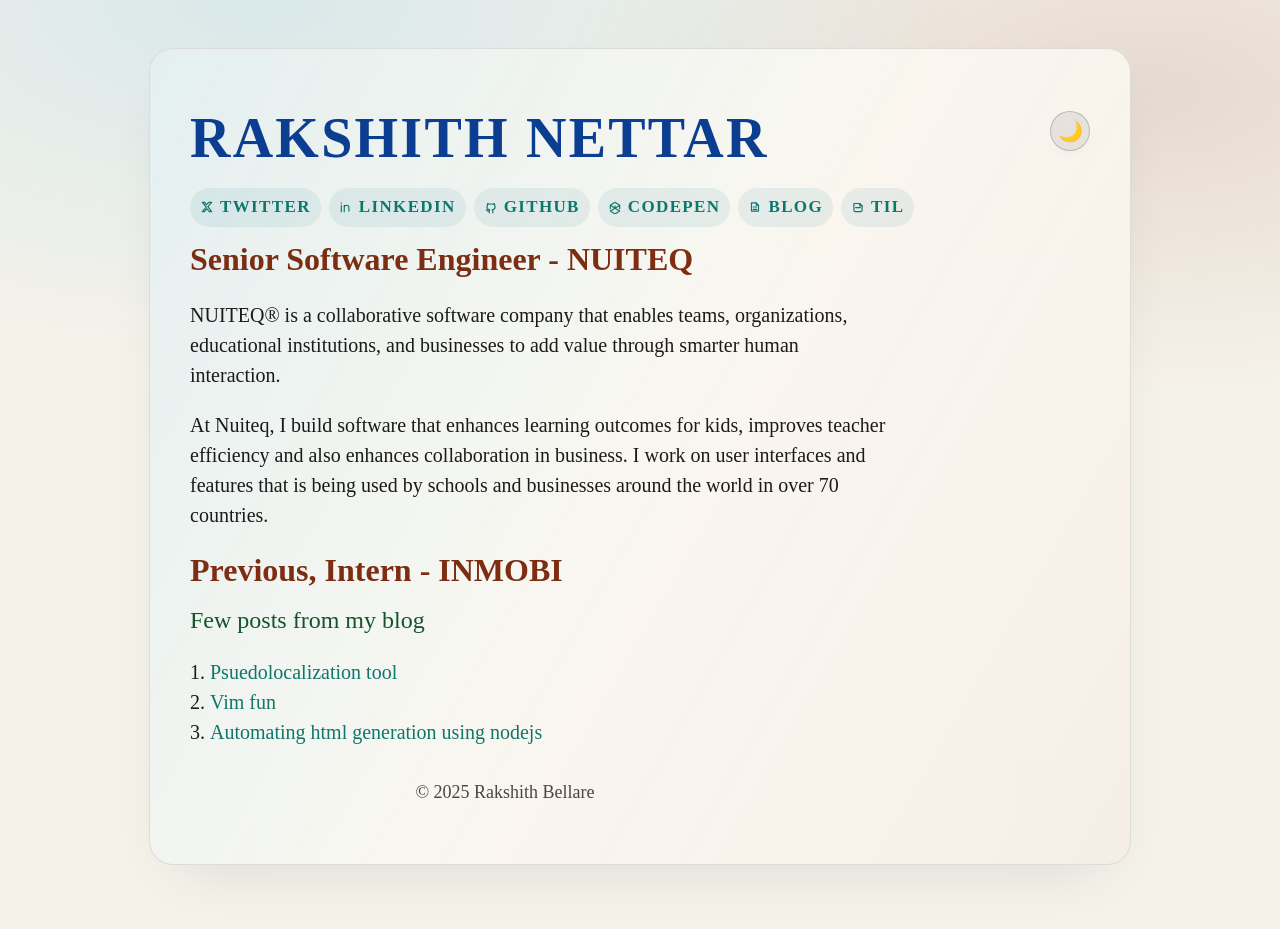
==== index.html @ ff8d5c0f "Code cleanup, crisp styling" ====
<!DOCTYPE html>
<html lang="en">
  <head>
    <meta charset="UTF-8">
    <title>RAKSHITH NETTAR</title>
    <meta name="viewport" content="width=device-width, initial-scale=0.86, maximum-scale=5.0, minimum-scale=0.86">
    <meta name="author" content="Rakshith Nettar">
    <meta name="description" content="Rakshith Nettar">
    <meta name="theme-color" content="#011627">
    <meta name="color-scheme" content="light dark">
    <meta property="og:type" content="website">
    <meta property="og:url" content="https://rakshithnettar.com/">
    <meta property="og:image" content="https://rakshithnettar.com/meta.jpg">
    <meta property="og:title" content="RAKSHITH NETTAR">
    <meta property="og:description" content="Rakshith Nettar's portfolio">
    <meta property="og:site_name" content="Rakshith Nettar's portfolio">
    <meta property="og:locale" content="en_US">
    <meta property="og:image:width" content="1536">
    <meta property="og:image:height" content="1024">
    <meta name="twitter:card" content="summary">
    <meta name="twitter:site" content="@rakshithbellare">
    <meta name="twitter:creator" content="@rakshithbellare">
    <meta name="twitter:url" content="https://rakshithnettar.com/">
    <meta name="twitter:title" content="Rakshith Nettar's portfolio">
    <meta name="twitter:description" content="Rakshith Nettar's work and projects">
    <meta name="twitter:image" content="https://rakshithnettar.com/meta.jpg">
    <link rel="canonical" href="https://rakshithnettar.com/">
    <link rel="icon" href="data:image/svg+xml,<svg xmlns=%22http://www.w3.org/2000/svg%22 viewBox=%220 0 100 100%22><text y=%22.9em%22 font-size=%2290%22>🐙</text></svg>">
    <script>
      (() => {
        const d = document.documentElement;
        const m = window.matchMedia ? window.matchMedia('(prefers-color-scheme: dark)').matches : false;
        let t;
        try {
          t = localStorage.getItem('theme');
        } catch (e) {}
        t = t || (m ? 'dark' : 'light');
        d.dataset.theme = t;
        d.style.colorScheme = t;
      })();
    </script>
    <style>
      :root {
        --bg: #f5f2ea;
        --fg: #1c1b1a;
        --panel: #fbf8f1;
        --accent: #0b3d91;
        --accent-2: #7c2d12;
        --accent-3: #14532d;
        --ring: #0ea5e9;
        --shadow: rgba(15, 23, 42, 0.14);
        --link-text-color: #0f766e;
        color-scheme: light dark;
      }
      :root[data-theme="light"] {
        color-scheme: light;
      }
      :root[data-theme="dark"] {
        --bg: #0b1120;
        --fg: #eef2ff;
        --panel: #0f172a;
        --accent: #93c5fd;
        --accent-2: #fcd34d;
        --accent-3: #6ee7b7;
        --ring: #38bdf8;
        --shadow: rgba(15, 23, 42, 0.6);
        --link-text-color: #a7f3d0;
        color-scheme: dark;
      }
      @media (prefers-color-scheme: dark) {
        :root:not([data-theme]) {
          --bg: #0b1120;
          --fg: #eef2ff;
          --panel: #0f172a;
          --accent: #93c5fd;
          --accent-2: #fcd34d;
          --accent-3: #6ee7b7;
          --ring: #38bdf8;
          --shadow: rgba(15, 23, 42, 0.6);
          --link-text-color: #a7f3d0;
        }
      }
      html {
        font-size: 100%;
        background-color: var(--bg);
        color: var(--fg);
        min-height: 100%;
      }
      body {
        box-sizing: border-box;
        margin: 0;
        line-height: 1.5;
        scroll-behavior: smooth;
        font-family: "Iowan Old Style", "Palatino Linotype", "Palatino", "Book Antiqua", serif;
        font-size: clamp(1rem, 2.5vw, 1.25rem);
        min-height: 100svh;
        background:
          radial-gradient(1200px 600px at 20% 0%, rgba(14, 165, 233, 0.12), transparent 60%),
          radial-gradient(1000px 500px at 90% 10%, rgba(124, 45, 18, 0.12), transparent 60%),
          var(--bg);
        display: grid;
        place-items: center;
        padding: 48px 20px 64px;
      }
      h1 {
        font-size: clamp(2rem, 5vw, 3.5rem);
        font-weight: 700;
        line-height: 1.2;
        margin: 0;
        margin-top: 1rem;
        color: var(--accent);
        letter-spacing: 0.04em;
      }
      h3 {
        font-size: clamp(1.25rem, 3vw, 2rem);
        font-weight: 600;
        line-height: 1.3;
        margin: 0.75rem 0;
        color: var(--accent-2);
      }
      h4 {
        font-size: clamp(1.125rem, 2.5vw, 1.5rem);
        font-weight: 500;
        line-height: 1.4;
        margin: 0.5rem 0;
        color: var(--accent-3);
      }
      a {
        color: var(--link-text-color);
        text-decoration: none;
        border-bottom: 1px solid transparent;
        transition: border-color 160ms ease, color 160ms ease, transform 160ms ease;
      }
      a:hover,
      a:focus-visible {
        border-color: currentColor;
      }
      .panel {
        background: var(--panel);
        border-radius: 24px;
        padding: clamp(20px, 4vw, 40px);
        box-shadow: 0 24px 60px -30px var(--shadow);
        border: 1px solid rgba(15, 23, 42, 0.12);
        position: relative;
        overflow: hidden;
        width: min(90ch, 100%);
      }
      .panel::before {
        content: "";
        position: absolute;
        inset: 0;
        background:
          linear-gradient(120deg, rgba(14, 165, 233, 0.16), transparent 55%),
          linear-gradient(300deg, rgba(124, 45, 18, 0.08), transparent 55%);
        opacity: 0.6;
        pointer-events: none;
      }
      .panel > * {
        position: relative;
      }
      .headline {
        display: flex;
        justify-content: space-between;
        align-items: center;
        gap: 16px;
        flex-wrap: wrap;
        margin-bottom: 1rem;
      }
      ul {
        list-style: none;
        margin: 0;
        padding: 0;
        display: flex;
        gap: 8px;
        flex-wrap: wrap;
        font-weight: 600;
        text-transform: uppercase;
        letter-spacing: 0.08em;
        font-size: 0.85em;
      }
      ul li a {
        padding: 6px 10px;
        border-radius: 999px;
        background: rgba(14, 116, 144, 0.08);
        display: inline-flex;
        align-items: center;
        gap: 6px;
      }
      .icon {
        width: 14px;
        height: 14px;
        stroke: currentColor;
        fill: none;
        stroke-width: 2;
        stroke-linecap: round;
        stroke-linejoin: round;
      }
      ol {
        padding-left: 20px;
      }
      p {
        max-width: 70ch;
      }
      button {
        -webkit-appearance: none;
        font-size: 20px;
        width: 40px;
        height: 40px;
        border: 1px solid rgba(15, 23, 42, 0.2);
        border-radius: 999px;
        background: rgba(15, 23, 42, 0.08);
        cursor: pointer;
        box-shadow: 0 8px 20px -12px var(--shadow);
        transition: transform 160ms ease, box-shadow 160ms ease, border-color 160ms ease;
      }
      button:hover,
      button:focus-visible {
        transform: translateY(-1px);
        border-color: var(--ring);
        box-shadow: 0 12px 26px -12px var(--shadow);
      }
      footer {
        margin-top: 32px;
        font-size: 0.9em;
        opacity: 0.8;
        text-align: center;
      }
      .reveal {
        animation: fadeUp 600ms ease both;
      }
      .reveal:nth-of-type(2) {
        animation-delay: 80ms;
      }
      .reveal:nth-of-type(3) {
        animation-delay: 140ms;
      }
      .reveal:nth-of-type(4) {
        animation-delay: 200ms;
      }
      @keyframes fadeUp {
        from {
          opacity: 0;
          transform: translateY(12px);
        }
        to {
          opacity: 1;
          transform: translateY(0);
        }
      }
      @media (prefers-reduced-motion: reduce) {
        .reveal {
          animation: none;
        }
        button,
        a {
          transition: none;
        }
      }
    </style>
  </head>
  <body>
    <main class="panel">
      <div class="headline reveal">
        <h1>RAKSHITH NETTAR</h1>
        <button id="theme-toggle" class="toggle" aria-label="Toggle dark mode" aria-pressed="false">🌙</button>
      </div>
      <ul class="reveal">
        <li>
          <a rel="noopener noreferrer" target="_blank" href="https://twitter.com/rakshithbellare">
            <svg class="icon" viewBox="0 0 24 24" aria-hidden="true"><path d="M4 4h4l3 4 4-4h5l-6.5 7.5L20 20h-4l-4-5-4.5 5H4l6.8-7.9z"/></svg>
            Twitter
          </a>
        </li>
        <li>
          <a rel="noopener noreferrer" target="_blank" href="https://linkedin.com/in/rakshithbellare/">
            <svg class="icon" viewBox="0 0 24 24" aria-hidden="true"><path d="M4 9v11M4 5v.5M9 9v11M9 13c0-2.2 1.8-4 4-4s4 1.8 4 4v6"/></svg>
            Linkedin
          </a>
        </li>
        <li>
          <a rel="noopener noreferrer" target="_blank" href="https://github.com/RakshithNM">
            <svg class="icon" viewBox="0 0 24 24" aria-hidden="true"><path d="M9 19c-3 1-3-2-5-2M9 22v-3.2c0-1 .4-1.6 1-2-3.3-.4-5-1.9-5-4.6 0-1.1.4-2.1 1.1-3-.1-.3-.5-1.4.1-2.9 0 0 .9-.3 3 1 1.8-.5 3.9-.5 5.7 0 2.1-1.3 3-1 3-1 .6 1.5.2 2.6.1 2.9.7.9 1.1 1.9 1.1 3 0 2.7-1.7 4.2-5 4.6.6.5 1 1.2 1 2V22"/></svg>
            Github
          </a>
        </li>
        <li>
          <a rel="noopener noreferrer" target="_blank" href="https://codepen.io/RakshithNM">
            <svg class="icon" viewBox="0 0 24 24" aria-hidden="true"><path d="M12 4l8 5-8 5-8-5z"/><path d="M12 14l8 5-8 5-8-5z"/><path d="M4 9v6m16-6v6m-8-5v4"/></svg>
            Codepen
          </a>
        </li>
        <li>
          <a rel="noopener noreferrer" target="_blank" href="https://blog.rakshithnettar.com/">
            <svg class="icon" viewBox="0 0 24 24" aria-hidden="true"><path d="M6 5h8l4 4v10H6z"/><path d="M14 5v4h4"/><path d="M9 12h6M9 16h6"/></svg>
            Blog
          </a>
        </li>
        <li>
          <a rel="noopener noreferrer" target="_blank" href="https://til.rakshithnettar.com/">
            <svg class="icon" viewBox="0 0 24 24" aria-hidden="true"><path d="M5 6h10l4 4v8a2 2 0 0 1-2 2H7a2 2 0 0 1-2-2z"/><path d="M15 6v4h4"/><path d="M8 13h8"/></svg>
            TIL
          </a>
        </li>
      </ul>
      <h3 class="reveal">Senior Software Engineer - NUITEQ</h3>
      <p>NUITEQ® is a collaborative software company that enables teams, organizations, educational institutions, and businesses to add value through smarter human interaction.</p>
      <p>At Nuiteq, I build software that enhances learning outcomes for kids, improves teacher efficiency and also enhances collaboration in business. I work on user interfaces and features that is being used by schools and businesses around the world in over 70 countries.</p>
      <h3 class="reveal">Previous, Intern - INMOBI</h3>
      <h4 class="reveal">Few posts from my blog</h4>
      <ol>
        <li><a rel="noopener noreferrer" target="_blank" href="https://blog.rakshithnettar.com/psuedo-localization-tool/">Psuedolocalization tool</a></li>
        <li><a rel="noopener noreferrer" target="_blank" href="https://blog.rakshithnettar.com/vim-fun/">Vim fun</a></li>
        <li><a rel="noopener noreferrer" target="_blank" href="https://blog.rakshithnettar.com/automating-html-generation-using-nodejs/">Automating html generation using nodejs</a></li>
      </ol>
      <footer>
        <p>© 2025 Rakshith Bellare</p>
      </footer>
    </main>
    <script>
      (() => {
        const d = document.documentElement;
        const b = document.getElementById('theme-toggle');
        const m = window.matchMedia ? window.matchMedia('(prefers-color-scheme: dark)').matches : false;
        const get = () => {
          let t;
          try {
            t = localStorage.getItem('theme');
          } catch (e) {}
          return t || (m ? 'dark' : 'light');
        };
        const set = (t) => {
          d.dataset.theme = t;
          d.style.colorScheme = t;
          try {
            localStorage.setItem('theme', t);
          } catch (e) {}
          const isDark = t === 'dark';
          b.setAttribute('aria-pressed', String(isDark));
          b.textContent = isDark ? '☀️' : '🌙';
        };
        set(get());
        b.addEventListener('click', () => {
          set(d.dataset.theme === 'dark' ? 'light' : 'dark');
        });
      })();
    </script>
  </body>
</html>
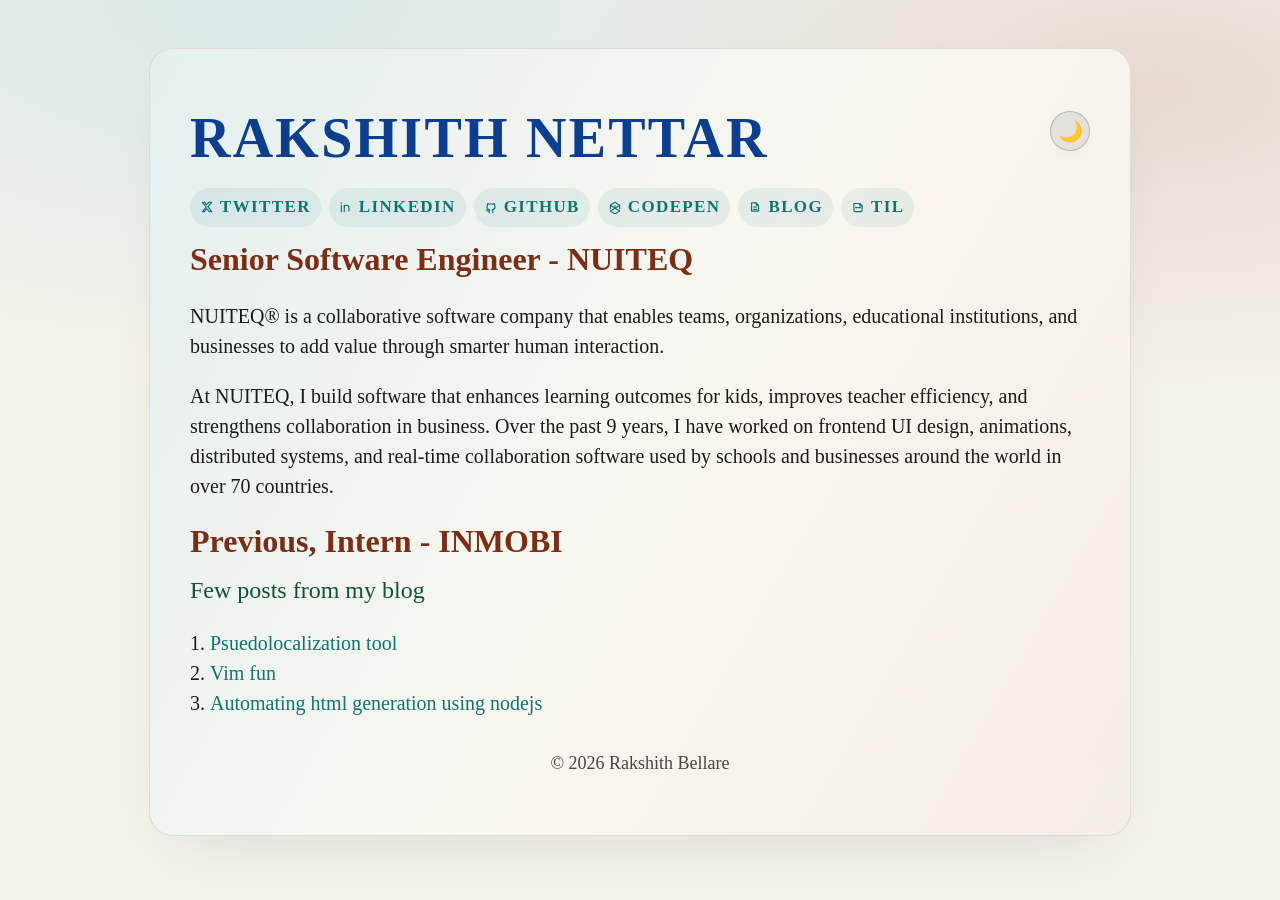
==== commit db29783f: "Content update" ====
--- a/index.html
+++ b/index.html
@@ -25,7 +25,7 @@
     <meta name="twitter:description" content="Rakshith Nettar's work and projects">
     <meta name="twitter:image" content="https://rakshithnettar.com/meta.jpg">
     <link rel="canonical" href="https://rakshithnettar.com/">
-    <link rel="icon" href="data:image/svg+xml,<svg xmlns=%22http://www.w3.org/2000/svg%22 viewBox=%220 0 100 100%22><text y=%22.9em%22 font-size=%2290%22>🐙</text></svg>">
+    <link rel="icon" type="image/svg+xml" href="favicon.svg">
     <script>
       (() => {
         const d = document.documentElement;
@@ -198,9 +198,6 @@
       ol {
         padding-left: 20px;
       }
-      p {
-        max-width: 70ch;
-      }
       button {
         -webkit-appearance: none;
         font-size: 20px;
@@ -304,7 +301,7 @@
       </ul>
       <h3 class="reveal">Senior Software Engineer - NUITEQ</h3>
       <p>NUITEQ® is a collaborative software company that enables teams, organizations, educational institutions, and businesses to add value through smarter human interaction.</p>
-      <p>At Nuiteq, I build software that enhances learning outcomes for kids, improves teacher efficiency and also enhances collaboration in business. I work on user interfaces and features that is being used by schools and businesses around the world in over 70 countries.</p>
+      <p>At NUITEQ, I build software that enhances learning outcomes for kids, improves teacher efficiency, and strengthens collaboration in business. Over the past 9 years, I have worked on frontend UI design, animations, distributed systems, and real-time collaboration software used by schools and businesses around the world in over 70 countries.</p>
       <h3 class="reveal">Previous, Intern - INMOBI</h3>
       <h4 class="reveal">Few posts from my blog</h4>
       <ol>
@@ -313,13 +310,14 @@
         <li><a rel="noopener noreferrer" target="_blank" href="https://blog.rakshithnettar.com/automating-html-generation-using-nodejs/">Automating html generation using nodejs</a></li>
       </ol>
       <footer>
-        <p>© 2025 Rakshith Bellare</p>
+        <p>© <span id="footer-year"></span> Rakshith Bellare</p>
       </footer>
     </main>
     <script>
       (() => {
         const d = document.documentElement;
         const b = document.getElementById('theme-toggle');
+        const y = document.getElementById('footer-year');
         const m = window.matchMedia ? window.matchMedia('(prefers-color-scheme: dark)').matches : false;
         const get = () => {
           let t;
@@ -339,6 +337,7 @@
           b.textContent = isDark ? '☀️' : '🌙';
         };
         set(get());
+        if (y) y.textContent = String(new Date().getFullYear());
         b.addEventListener('click', () => {
           set(d.dataset.theme === 'dark' ? 'light' : 'dark');
         });
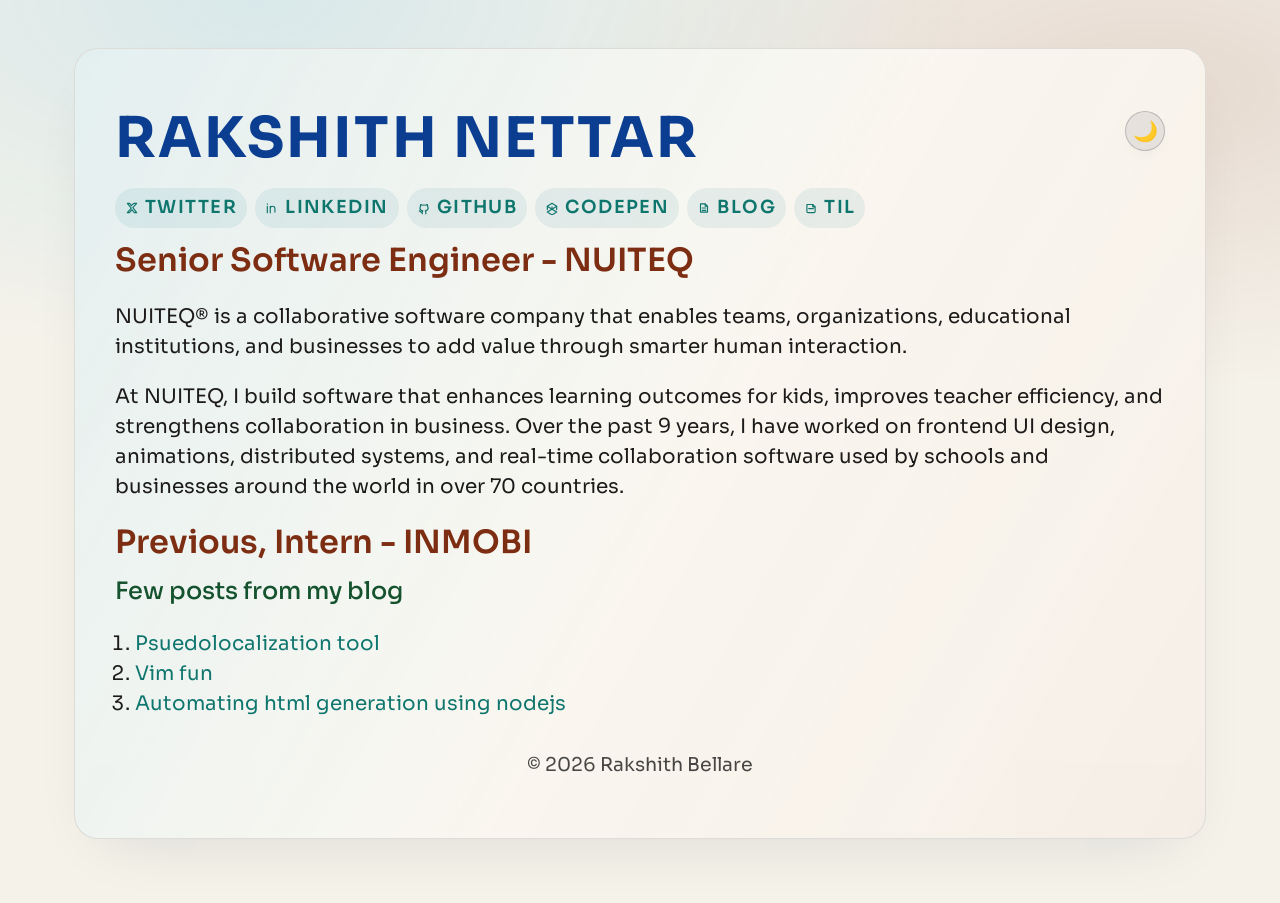
==== commit 0bec992f: "Font styling fixes" ====
--- a/index.html
+++ b/index.html
@@ -3,7 +3,7 @@
   <head>
     <meta charset="UTF-8">
     <title>RAKSHITH NETTAR</title>
-    <meta name="viewport" content="width=device-width, initial-scale=0.86, maximum-scale=5.0, minimum-scale=0.86">
+    <meta name="viewport" content="width=device-width, initial-scale=1">
     <meta name="author" content="Rakshith Nettar">
     <meta name="description" content="Rakshith Nettar">
     <meta name="theme-color" content="#011627">
@@ -26,6 +26,8 @@
     <meta name="twitter:image" content="https://rakshithnettar.com/meta.jpg">
     <link rel="canonical" href="https://rakshithnettar.com/">
     <link rel="icon" type="image/svg+xml" href="favicon.svg">
+    <link rel="preconnect" href="https://fonts.bunny.net/">
+    <link href="https://fonts.bunny.net/css?family=sora:300,400,500,600,700" rel="stylesheet">
     <script>
       (() => {
         const d = document.documentElement;
@@ -50,6 +52,8 @@
         --ring: #0ea5e9;
         --shadow: rgba(15, 23, 42, 0.14);
         --link-text-color: #0f766e;
+        --content-font: "Sora", "Helvetica Neue", sans-serif;
+        --display-font: "Sora", "Helvetica Neue", sans-serif;
         color-scheme: light dark;
       }
       :root[data-theme="light"] {
@@ -91,7 +95,7 @@
         margin: 0;
         line-height: 1.5;
         scroll-behavior: smooth;
-        font-family: "Iowan Old Style", "Palatino Linotype", "Palatino", "Book Antiqua", serif;
+        font-family: var(--content-font);
         font-size: clamp(1rem, 2.5vw, 1.25rem);
         min-height: 100svh;
         background:
@@ -103,6 +107,7 @@
         padding: 48px 20px 64px;
       }
       h1 {
+        font-family: var(--display-font);
         font-size: clamp(2rem, 5vw, 3.5rem);
         font-weight: 700;
         line-height: 1.2;
@@ -112,6 +117,7 @@
         letter-spacing: 0.04em;
       }
       h3 {
+        font-family: var(--display-font);
         font-size: clamp(1.25rem, 3vw, 2rem);
         font-weight: 600;
         line-height: 1.3;
@@ -119,6 +125,7 @@
         color: var(--accent-2);
       }
       h4 {
+        font-family: var(--display-font);
         font-size: clamp(1.125rem, 2.5vw, 1.5rem);
         font-weight: 500;
         line-height: 1.4;
@@ -143,7 +150,7 @@
         border: 1px solid rgba(15, 23, 42, 0.12);
         position: relative;
         overflow: hidden;
-        width: min(90ch, 100%);
+        width: min(70ch, 100%);
       }
       .panel::before {
         content: "";
@@ -176,7 +183,7 @@
         font-weight: 600;
         text-transform: uppercase;
         letter-spacing: 0.08em;
-        font-size: 0.85em;
+        font-size: 0.9em;
       }
       ul li a {
         padding: 6px 10px;
@@ -218,9 +225,18 @@
       }
       footer {
         margin-top: 32px;
-        font-size: 0.9em;
+        font-size: 0.95em;
         opacity: 0.8;
         text-align: center;
+      }
+      @media (max-width: 640px) {
+        ul {
+          font-size: 0.95em;
+          letter-spacing: 0.06em;
+        }
+        footer {
+          font-size: 1em;
+        }
       }
       .reveal {
         animation: fadeUp 600ms ease both;
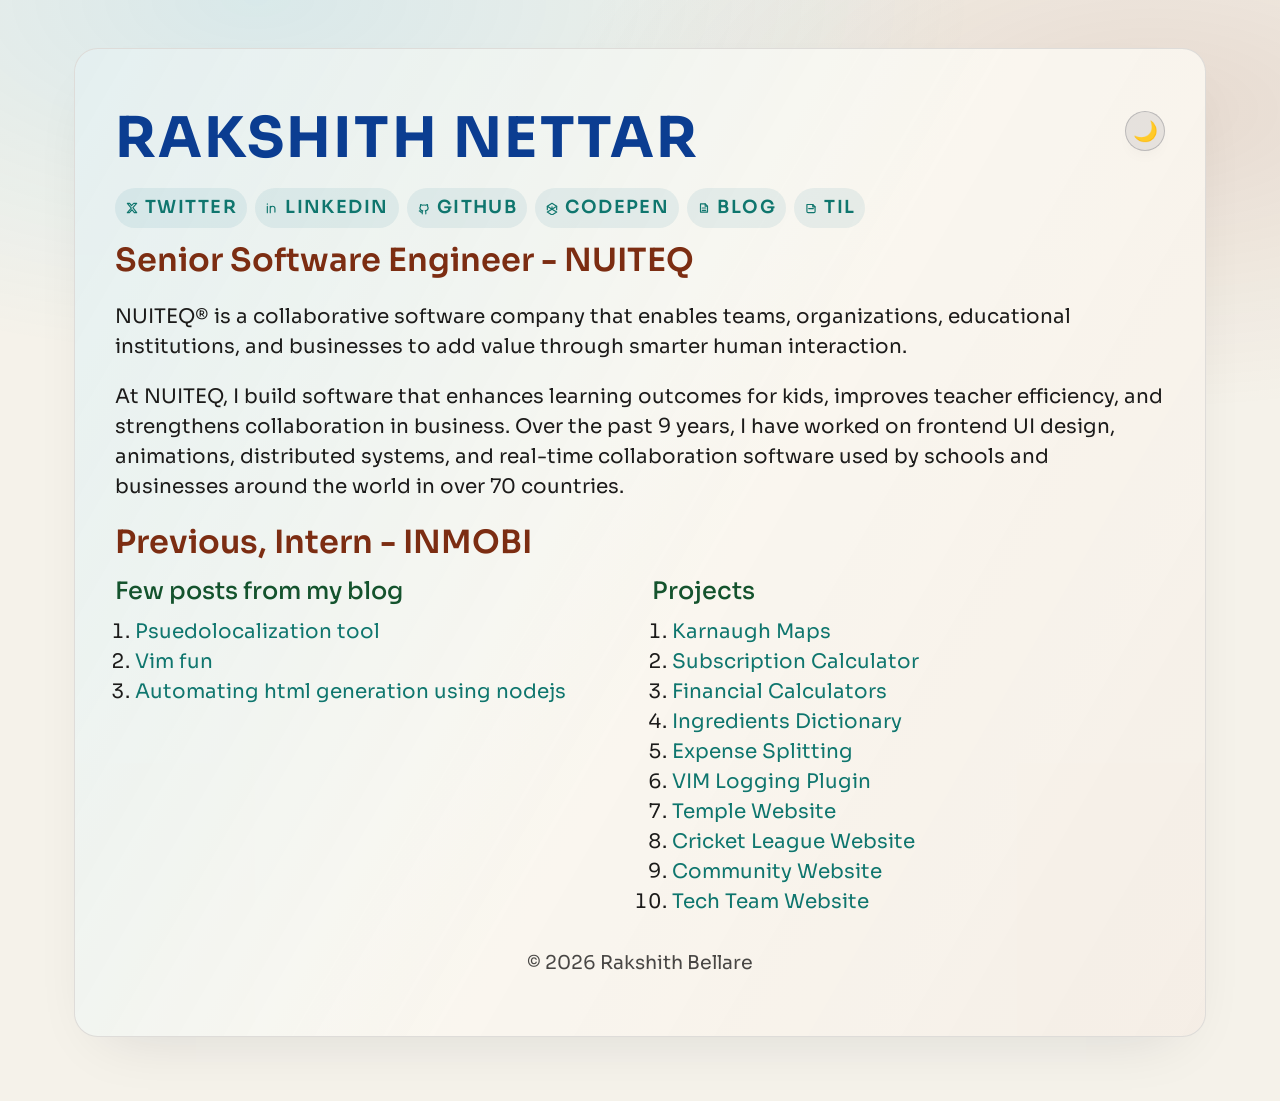
==== commit 65d60ec1: "Added projects" ====
--- a/index.html
+++ b/index.html
@@ -205,6 +205,19 @@
       ol {
         padding-left: 20px;
       }
+      .content-columns {
+        display: grid;
+        gap: 24px;
+      }
+      .content-columns section {
+        min-width: 0;
+      }
+      .content-columns h4 {
+        margin-top: 0;
+      }
+      .content-columns ol {
+        margin: 0;
+      }
       button {
         -webkit-appearance: none;
         font-size: 20px;
@@ -238,6 +251,12 @@
           font-size: 1em;
         }
       }
+      @media (min-width: 860px) {
+        .content-columns {
+          grid-template-columns: repeat(2, minmax(0, 1fr));
+          align-items: start;
+        }
+      }
       .reveal {
         animation: fadeUp 600ms ease both;
       }
@@ -319,12 +338,31 @@
       <p>NUITEQ® is a collaborative software company that enables teams, organizations, educational institutions, and businesses to add value through smarter human interaction.</p>
       <p>At NUITEQ, I build software that enhances learning outcomes for kids, improves teacher efficiency, and strengthens collaboration in business. Over the past 9 years, I have worked on frontend UI design, animations, distributed systems, and real-time collaboration software used by schools and businesses around the world in over 70 countries.</p>
       <h3 class="reveal">Previous, Intern - INMOBI</h3>
-      <h4 class="reveal">Few posts from my blog</h4>
-      <ol>
-        <li><a rel="noopener noreferrer" target="_blank" href="https://blog.rakshithnettar.com/psuedo-localization-tool/">Psuedolocalization tool</a></li>
-        <li><a rel="noopener noreferrer" target="_blank" href="https://blog.rakshithnettar.com/vim-fun/">Vim fun</a></li>
-        <li><a rel="noopener noreferrer" target="_blank" href="https://blog.rakshithnettar.com/automating-html-generation-using-nodejs/">Automating html generation using nodejs</a></li>
-      </ol>
+      <div class="content-columns">
+        <section>
+          <h4 class="reveal">Few posts from my blog</h4>
+          <ol>
+            <li><a rel="noopener noreferrer" target="_blank" href="https://blog.rakshithnettar.com/psuedo-localization-tool/">Psuedolocalization tool</a></li>
+            <li><a rel="noopener noreferrer" target="_blank" href="https://blog.rakshithnettar.com/vim-fun/">Vim fun</a></li>
+            <li><a rel="noopener noreferrer" target="_blank" href="https://blog.rakshithnettar.com/automating-html-generation-using-nodejs/">Automating html generation using nodejs</a></li>
+          </ol>
+        </section>
+        <section>
+          <h4 class="reveal">Projects</h4>
+          <ol>
+            <li><a rel="noopener noreferrer" target="_blank" href="https://karnaughmaps.rakshithnettar.com">Karnaugh Maps</a></li>
+            <li><a rel="noopener noreferrer" target="_blank" href="https://subcalc.rakshithnettar.com">Subscription Calculator</a></li>
+            <li><a rel="noopener noreferrer" target="_blank" href="https://calculators.rakshithnettar.com">Financial Calculators</a></li>
+            <li><a rel="noopener noreferrer" target="_blank" href="https://ingredientsdictionary.rakshithnettar.com/">Ingredients Dictionary</a></li>
+            <li><a rel="noopener noreferrer" target="_blank" href="https://splitclever.rakshithnettar.com/">Expense Splitting</a></li>
+            <li><a rel="noopener noreferrer" target="_blank" href="https://github.com/RakshithNM/logdebug.nvim">VIM Logging Plugin</a></li>
+            <li><a rel="noopener noreferrer" target="_blank" href="https://pernekshetra.com/">Temple Website</a></li>
+            <li><a rel="noopener noreferrer" target="_blank" href="https://ganigapremierleague.com/">Cricket League Website</a></li>
+            <li><a rel="noopener noreferrer" target="_blank" href="https://ganigasanghadk.com/">Community Website</a></li>
+            <li><a rel="noopener noreferrer" target="_blank" href="https://arivugg.com/">Tech Team Website</a></li>
+          </ol>
+        </section>
+      </div>
       <footer>
         <p>© <span id="footer-year"></span> Rakshith Bellare</p>
       </footer>
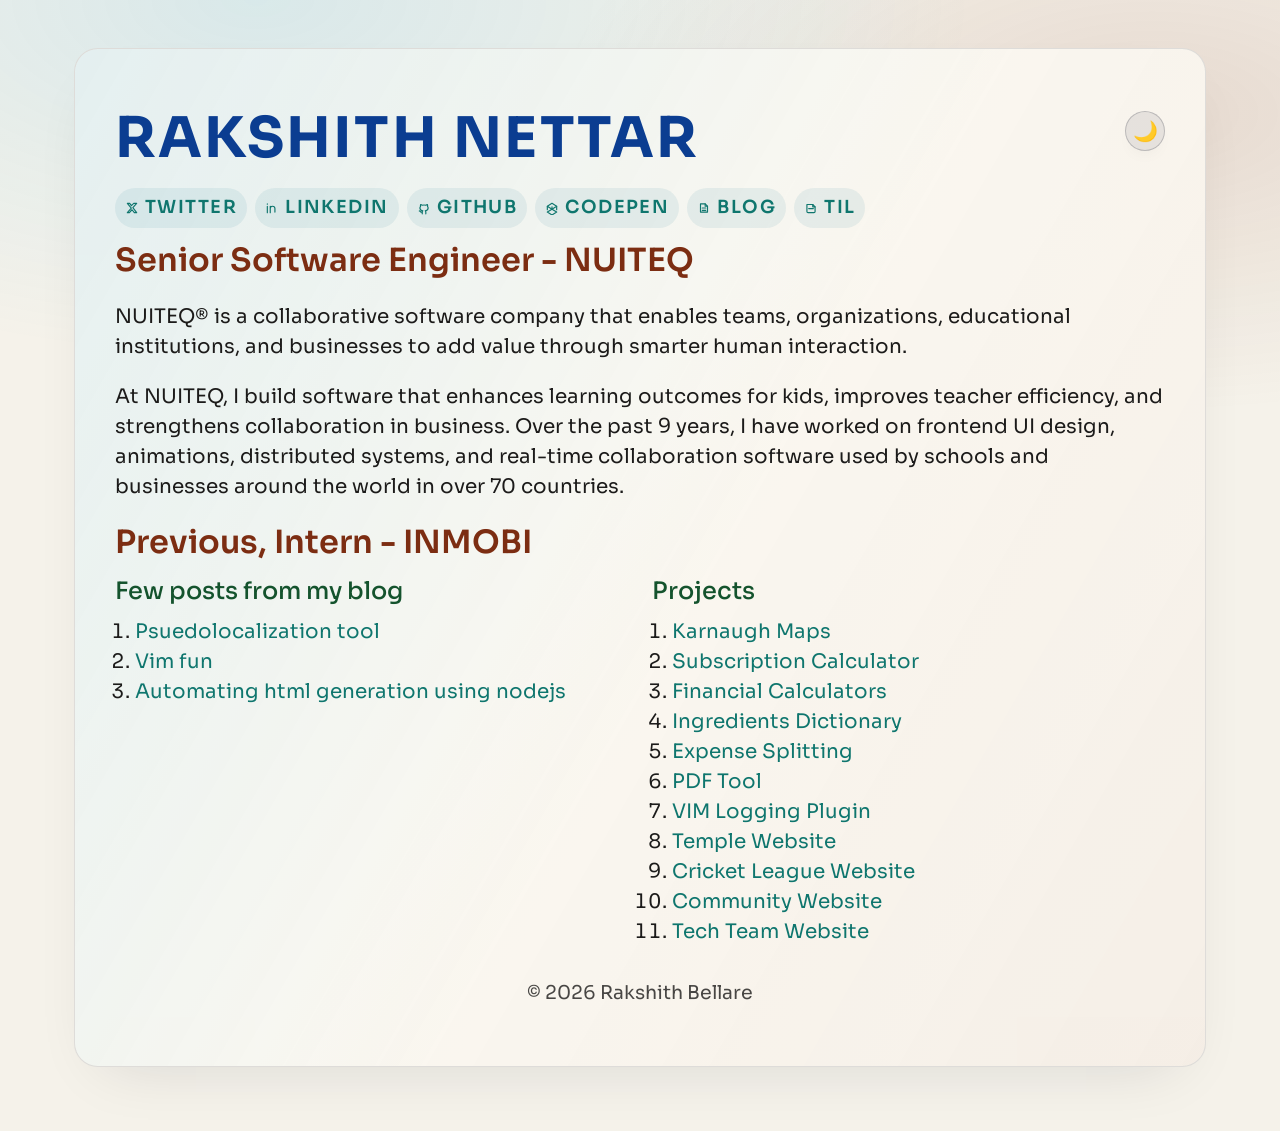
==== commit d77e567a: "Added pdf tool" ====
--- a/index.html
+++ b/index.html
@@ -298,37 +298,37 @@
       </div>
       <ul class="reveal">
         <li>
-          <a rel="noopener noreferrer" target="_blank" href="https://twitter.com/rakshithbellare">
+          <a rel="noopener noreferrer" target="_blank" href="https://twitter.com/rakshithbellare" data-webmcp-group="profiles" data-webmcp-name="twitter">
             <svg class="icon" viewBox="0 0 24 24" aria-hidden="true"><path d="M4 4h4l3 4 4-4h5l-6.5 7.5L20 20h-4l-4-5-4.5 5H4l6.8-7.9z"/></svg>
             Twitter
           </a>
         </li>
         <li>
-          <a rel="noopener noreferrer" target="_blank" href="https://linkedin.com/in/rakshithbellare/">
+          <a rel="noopener noreferrer" target="_blank" href="https://linkedin.com/in/rakshithbellare/" data-webmcp-group="profiles" data-webmcp-name="linkedin">
             <svg class="icon" viewBox="0 0 24 24" aria-hidden="true"><path d="M4 9v11M4 5v.5M9 9v11M9 13c0-2.2 1.8-4 4-4s4 1.8 4 4v6"/></svg>
             Linkedin
           </a>
         </li>
         <li>
-          <a rel="noopener noreferrer" target="_blank" href="https://github.com/RakshithNM">
+          <a rel="noopener noreferrer" target="_blank" href="https://github.com/RakshithNM" data-webmcp-group="profiles" data-webmcp-name="github">
             <svg class="icon" viewBox="0 0 24 24" aria-hidden="true"><path d="M9 19c-3 1-3-2-5-2M9 22v-3.2c0-1 .4-1.6 1-2-3.3-.4-5-1.9-5-4.6 0-1.1.4-2.1 1.1-3-.1-.3-.5-1.4.1-2.9 0 0 .9-.3 3 1 1.8-.5 3.9-.5 5.7 0 2.1-1.3 3-1 3-1 .6 1.5.2 2.6.1 2.9.7.9 1.1 1.9 1.1 3 0 2.7-1.7 4.2-5 4.6.6.5 1 1.2 1 2V22"/></svg>
             Github
           </a>
         </li>
         <li>
-          <a rel="noopener noreferrer" target="_blank" href="https://codepen.io/RakshithNM">
+          <a rel="noopener noreferrer" target="_blank" href="https://codepen.io/RakshithNM" data-webmcp-group="profiles" data-webmcp-name="codepen">
             <svg class="icon" viewBox="0 0 24 24" aria-hidden="true"><path d="M12 4l8 5-8 5-8-5z"/><path d="M12 14l8 5-8 5-8-5z"/><path d="M4 9v6m16-6v6m-8-5v4"/></svg>
             Codepen
           </a>
         </li>
         <li>
-          <a rel="noopener noreferrer" target="_blank" href="https://blog.rakshithnettar.com/">
+          <a rel="noopener noreferrer" target="_blank" href="https://blog.rakshithnettar.com/" data-webmcp-group="profiles" data-webmcp-name="blog">
             <svg class="icon" viewBox="0 0 24 24" aria-hidden="true"><path d="M6 5h8l4 4v10H6z"/><path d="M14 5v4h4"/><path d="M9 12h6M9 16h6"/></svg>
             Blog
           </a>
         </li>
         <li>
-          <a rel="noopener noreferrer" target="_blank" href="https://til.rakshithnettar.com/">
+          <a rel="noopener noreferrer" target="_blank" href="https://til.rakshithnettar.com/" data-webmcp-group="profiles" data-webmcp-name="til">
             <svg class="icon" viewBox="0 0 24 24" aria-hidden="true"><path d="M5 6h10l4 4v8a2 2 0 0 1-2 2H7a2 2 0 0 1-2-2z"/><path d="M15 6v4h4"/><path d="M8 13h8"/></svg>
             TIL
           </a>
@@ -342,24 +342,25 @@
         <section>
           <h4 class="reveal">Few posts from my blog</h4>
           <ol>
-            <li><a rel="noopener noreferrer" target="_blank" href="https://blog.rakshithnettar.com/psuedo-localization-tool/">Psuedolocalization tool</a></li>
-            <li><a rel="noopener noreferrer" target="_blank" href="https://blog.rakshithnettar.com/vim-fun/">Vim fun</a></li>
-            <li><a rel="noopener noreferrer" target="_blank" href="https://blog.rakshithnettar.com/automating-html-generation-using-nodejs/">Automating html generation using nodejs</a></li>
+            <li><a rel="noopener noreferrer" target="_blank" href="https://blog.rakshithnettar.com/psuedo-localization-tool/" data-webmcp-group="posts" data-webmcp-name="pseudolocalization-tool">Psuedolocalization tool</a></li>
+            <li><a rel="noopener noreferrer" target="_blank" href="https://blog.rakshithnettar.com/vim-fun/" data-webmcp-group="posts" data-webmcp-name="vim-fun">Vim fun</a></li>
+            <li><a rel="noopener noreferrer" target="_blank" href="https://blog.rakshithnettar.com/automating-html-generation-using-nodejs/" data-webmcp-group="posts" data-webmcp-name="automating-html-generation">Automating html generation using nodejs</a></li>
           </ol>
         </section>
         <section>
           <h4 class="reveal">Projects</h4>
           <ol>
-            <li><a rel="noopener noreferrer" target="_blank" href="https://karnaughmaps.rakshithnettar.com">Karnaugh Maps</a></li>
-            <li><a rel="noopener noreferrer" target="_blank" href="https://subcalc.rakshithnettar.com">Subscription Calculator</a></li>
-            <li><a rel="noopener noreferrer" target="_blank" href="https://calculators.rakshithnettar.com">Financial Calculators</a></li>
-            <li><a rel="noopener noreferrer" target="_blank" href="https://ingredientsdictionary.rakshithnettar.com/">Ingredients Dictionary</a></li>
-            <li><a rel="noopener noreferrer" target="_blank" href="https://splitclever.rakshithnettar.com/">Expense Splitting</a></li>
-            <li><a rel="noopener noreferrer" target="_blank" href="https://github.com/RakshithNM/logdebug.nvim">VIM Logging Plugin</a></li>
-            <li><a rel="noopener noreferrer" target="_blank" href="https://pernekshetra.com/">Temple Website</a></li>
-            <li><a rel="noopener noreferrer" target="_blank" href="https://ganigapremierleague.com/">Cricket League Website</a></li>
-            <li><a rel="noopener noreferrer" target="_blank" href="https://ganigasanghadk.com/">Community Website</a></li>
-            <li><a rel="noopener noreferrer" target="_blank" href="https://arivugg.com/">Tech Team Website</a></li>
+            <li><a rel="noopener noreferrer" target="_blank" href="https://karnaughmaps.rakshithnettar.com" data-webmcp-group="projects" data-webmcp-name="karnaugh-maps">Karnaugh Maps</a></li>
+            <li><a rel="noopener noreferrer" target="_blank" href="https://subcalc.rakshithnettar.com" data-webmcp-group="projects" data-webmcp-name="subscription-calculator">Subscription Calculator</a></li>
+            <li><a rel="noopener noreferrer" target="_blank" href="https://calculators.rakshithnettar.com" data-webmcp-group="projects" data-webmcp-name="financial-calculators">Financial Calculators</a></li>
+            <li><a rel="noopener noreferrer" target="_blank" href="https://ingredientsdictionary.rakshithnettar.com/" data-webmcp-group="projects" data-webmcp-name="ingredients-dictionary">Ingredients Dictionary</a></li>
+            <li><a rel="noopener noreferrer" target="_blank" href="https://splitclever.rakshithnettar.com/" data-webmcp-group="projects" data-webmcp-name="expense-splitting">Expense Splitting</a></li>
+            <li><a rel="noopener noreferrer" target="_blank" href="https://pdftool.rakshithnettar.com" data-webmcp-group="projects" data-webmcp-name="pdf-tool">PDF Tool</a></li>
+            <li><a rel="noopener noreferrer" target="_blank" href="https://github.com/RakshithNM/logdebug.nvim" data-webmcp-group="projects" data-webmcp-name="vim-logging-plugin">VIM Logging Plugin</a></li>
+            <li><a rel="noopener noreferrer" target="_blank" href="https://pernekshetra.com/" data-webmcp-group="projects" data-webmcp-name="temple-website">Temple Website</a></li>
+            <li><a rel="noopener noreferrer" target="_blank" href="https://ganigapremierleague.com/" data-webmcp-group="projects" data-webmcp-name="cricket-league-website">Cricket League Website</a></li>
+            <li><a rel="noopener noreferrer" target="_blank" href="https://ganigasanghadk.com/" data-webmcp-group="projects" data-webmcp-name="community-website">Community Website</a></li>
+            <li><a rel="noopener noreferrer" target="_blank" href="https://arivugg.com/" data-webmcp-group="projects" data-webmcp-name="tech-team-website">Tech Team Website</a></li>
           </ol>
         </section>
       </div>
@@ -372,6 +373,7 @@
         const d = document.documentElement;
         const b = document.getElementById('theme-toggle');
         const y = document.getElementById('footer-year');
+        const linkElements = Array.from(document.querySelectorAll('a[data-webmcp-name]'));
         const m = window.matchMedia ? window.matchMedia('(prefers-color-scheme: dark)').matches : false;
         const get = () => {
           let t;
@@ -390,11 +392,192 @@
           b.setAttribute('aria-pressed', String(isDark));
           b.textContent = isDark ? '☀️' : '🌙';
         };
+        const linkCatalog = linkElements.map((link) => ({
+          name: link.dataset.webmcpName,
+          group: link.dataset.webmcpGroup || 'profiles',
+          label: link.textContent.trim(),
+          href: link.href,
+        }));
+        const findLinks = (group = 'all', query = '') => {
+          const normalizedQuery = String(query || '').trim().toLowerCase();
+          return linkCatalog.filter((link) => {
+            const matchesGroup = group === 'all' || link.group === group;
+            if (!matchesGroup) {
+              return false;
+            }
+            if (!normalizedQuery) {
+              return true;
+            }
+            return link.label.toLowerCase().includes(normalizedQuery) || link.href.toLowerCase().includes(normalizedQuery);
+          });
+        };
+        const getProfileOverview = () => ({
+          name: 'Rakshith Nettar',
+          role: 'Senior Software Engineer',
+          company: 'NUITEQ',
+          homepage: window.location.origin + '/',
+          summary: 'I build software that improves learning outcomes, teacher efficiency, and collaboration across education and business.',
+          profiles: findLinks('profiles'),
+          featuredPosts: findLinks('posts'),
+          featuredProjects: findLinks('projects'),
+        });
+        const openPortfolioLink = async ({ name, sameTab = false }, client) => {
+          const link = linkCatalog.find((item) => item.name === name);
+          if (!link) {
+            throw new Error('Unknown portfolio link: ' + name);
+          }
+
+          const navigate = async () => {
+            if (sameTab) {
+              window.location.assign(link.href);
+              return { ok: true, opened: link.name, href: link.href, target: '_self' };
+            }
+
+            const openedWindow = window.open(link.href, '_blank', 'noopener,noreferrer');
+            if (openedWindow) {
+              return { ok: true, opened: link.name, href: link.href, target: '_blank' };
+            }
+
+            window.location.assign(link.href);
+            return { ok: true, opened: link.name, href: link.href, target: '_self', fallback: 'popup-blocked' };
+          };
+
+          if (client && typeof client.requestUserInteraction === 'function') {
+            try {
+              return await client.requestUserInteraction(navigate);
+            } catch (error) {}
+          }
+
+          return navigate();
+        };
+        const registerWebMcpTools = () => {
+          const modelContext = navigator.modelContext;
+          if (!modelContext || window.__portfolioWebMcpRegistered) {
+            return;
+          }
+
+          const tools = [
+            {
+              name: 'get_profile_overview',
+              title: 'Get Profile Overview',
+              description: 'Return a structured overview of Rakshith Nettar, including role, company, summary, profiles, featured posts, and featured projects.',
+              inputSchema: {
+                type: 'object',
+                additionalProperties: false,
+                properties: {},
+              },
+              annotations: {
+                readOnlyHint: true,
+              },
+              execute: async () => getProfileOverview(),
+            },
+            {
+              name: 'list_portfolio_links',
+              title: 'List Portfolio Links',
+              description: 'List the public links exposed by this portfolio site, with optional filtering by group or search query.',
+              inputSchema: {
+                type: 'object',
+                additionalProperties: false,
+                properties: {
+                  group: {
+                    type: 'string',
+                    enum: ['all', 'profiles', 'posts', 'projects'],
+                    description: 'Filter links by category.',
+                  },
+                  query: {
+                    type: 'string',
+                    description: 'Optional case-insensitive search term to match titles or URLs.',
+                  },
+                },
+              },
+              annotations: {
+                readOnlyHint: true,
+              },
+              execute: async ({ group = 'all', query = '' } = {}) => ({
+                group,
+                query,
+                links: findLinks(group, query),
+              }),
+            },
+            {
+              name: 'open_portfolio_link',
+              title: 'Open Portfolio Link',
+              description: 'Open one of the portfolio links that is already published on this page, such as a social profile, blog post, or project.',
+              inputSchema: {
+                type: 'object',
+                additionalProperties: false,
+                properties: {
+                  name: {
+                    type: 'string',
+                    enum: linkCatalog.map((link) => link.name),
+                    description: 'The identifier of the published link to open.',
+                  },
+                  sameTab: {
+                    type: 'boolean',
+                    description: 'Set to true to navigate the current tab instead of opening a new one.',
+                  },
+                },
+                required: ['name'],
+              },
+              execute: async (input = {}, client) => openPortfolioLink(input, client),
+            },
+            {
+              name: 'set_theme_preference',
+              title: 'Set Theme Preference',
+              description: 'Change the portfolio theme between light and dark mode.',
+              inputSchema: {
+                type: 'object',
+                additionalProperties: false,
+                properties: {
+                  theme: {
+                    type: 'string',
+                    enum: ['light', 'dark'],
+                    description: 'The theme to apply to this page.',
+                  },
+                },
+                required: ['theme'],
+              },
+              execute: async ({ theme } = {}) => {
+                if (theme !== 'light' && theme !== 'dark') {
+                  throw new Error('Theme must be either light or dark.');
+                }
+
+                set(theme);
+                return { ok: true, theme, appliedAt: new Date().toISOString() };
+              },
+            },
+          ];
+
+          try {
+            if (typeof modelContext.provideContext === 'function') {
+              modelContext.provideContext({ tools });
+              window.__portfolioWebMcpRegistered = true;
+              return;
+            }
+
+            if (typeof modelContext.registerTool === 'function') {
+              const controller = typeof AbortController === 'function' ? new AbortController() : null;
+              tools.forEach((tool) => {
+                if (controller) {
+                  modelContext.registerTool(tool, { signal: controller.signal });
+                  return;
+                }
+
+                modelContext.registerTool(tool);
+              });
+              window.__portfolioWebMcpRegistered = true;
+            }
+          } catch (error) {
+            console.warn('WebMCP tool registration failed.', error);
+          }
+        };
+
         set(get());
         if (y) y.textContent = String(new Date().getFullYear());
         b.addEventListener('click', () => {
           set(d.dataset.theme === 'dark' ? 'light' : 'dark');
         });
+        registerWebMcpTools();
       })();
     </script>
   </body>
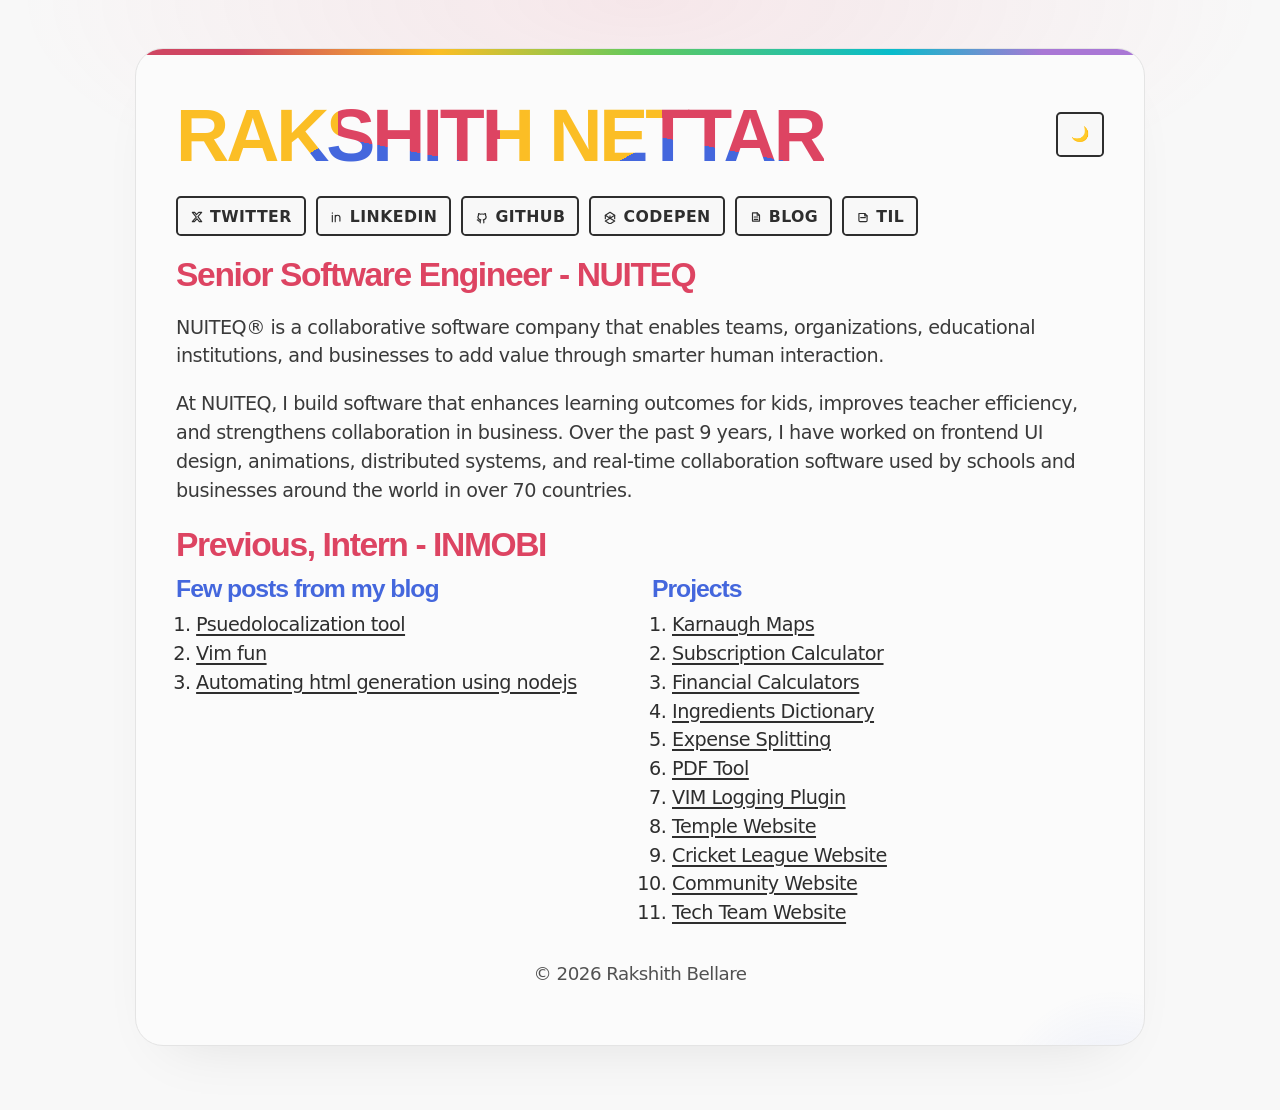
==== commit ce35540a: "Updated styling" ====
--- a/index.html
+++ b/index.html
@@ -6,7 +6,7 @@
     <meta name="viewport" content="width=device-width, initial-scale=1">
     <meta name="author" content="Rakshith Nettar">
     <meta name="description" content="Rakshith Nettar">
-    <meta name="theme-color" content="#011627">
+    <meta name="theme-color" content="#f8f8f8">
     <meta name="color-scheme" content="light dark">
     <meta property="og:type" content="website">
     <meta property="og:url" content="https://rakshithnettar.com/">
@@ -27,11 +27,12 @@
     <link rel="canonical" href="https://rakshithnettar.com/">
     <link rel="icon" type="image/svg+xml" href="favicon.svg">
     <link rel="preconnect" href="https://fonts.bunny.net/">
-    <link href="https://fonts.bunny.net/css?family=sora:300,400,500,600,700" rel="stylesheet">
+    <link href="https://fonts.bunny.net/css?family=atkinson-hyperlegible:400,700%7Cred-hat-display:900" rel="stylesheet">
     <script>
       (() => {
         const d = document.documentElement;
         const m = window.matchMedia ? window.matchMedia('(prefers-color-scheme: dark)').matches : false;
+        const c = document.querySelector('meta[name="theme-color"]');
         let t;
         try {
           t = localStorage.getItem('theme');
@@ -39,49 +40,59 @@
         t = t || (m ? 'dark' : 'light');
         d.dataset.theme = t;
         d.style.colorScheme = t;
+        if (c) {
+          c.setAttribute('content', t === 'dark' ? '#2e2e2e' : '#f8f8f8');
+        }
       })();
     </script>
     <style>
       :root {
-        --bg: #f5f2ea;
-        --fg: #1c1b1a;
-        --panel: #fbf8f1;
-        --accent: #0b3d91;
-        --accent-2: #7c2d12;
-        --accent-3: #14532d;
-        --ring: #0ea5e9;
-        --shadow: rgba(15, 23, 42, 0.14);
-        --link-text-color: #0f766e;
-        --content-font: "Sora", "Helvetica Neue", sans-serif;
-        --display-font: "Sora", "Helvetica Neue", sans-serif;
+        --bg: #f8f8f8;
+        --fg: #2e2e2e;
+        --panel: #fbfbfb;
+        --panel-border: #e4e4e4;
+        --text-accent: #3a3a3a;
+        --accent: #dd4462;
+        --accent-2: #4467dd;
+        --accent-3: #fbbe25;
+        --ring: #dd4462;
+        --shadow: rgba(0, 0, 0, 0.12);
+        --content-font: "Atkinson Hyperlegible", system-ui, sans-serif;
+        --display-font: "Red Hat Display", "Helvetica Neue", Arial, sans-serif;
+        --tracking: -0.04ch;
+        --tracking-display: -0.075ch;
+        --gradient-conic: conic-gradient(var(--accent) 0 28%, var(--accent-2) 0 67%, var(--accent-3) 0 100%);
+        --gradient-rainbow: linear-gradient(90deg, #cf4662 10%, #fbbe25 30%, #62c95c 50%, #08bccb 75%, #a977d5 90%);
         color-scheme: light dark;
       }
       :root[data-theme="light"] {
         color-scheme: light;
       }
       :root[data-theme="dark"] {
-        --bg: #0b1120;
-        --fg: #eef2ff;
-        --panel: #0f172a;
-        --accent: #93c5fd;
-        --accent-2: #fcd34d;
-        --accent-3: #6ee7b7;
-        --ring: #38bdf8;
-        --shadow: rgba(15, 23, 42, 0.6);
-        --link-text-color: #a7f3d0;
+        --bg: #2e2e2e;
+        --fg: #f8f8f8;
+        --panel: #333333;
+        --panel-border: #484848;
+        --text-accent: #d1d1d1;
+        --accent: #ce5769;
+        --accent-2: #4d6cc8;
+        --accent-3: #f1c15b;
+        --ring: #f1c15b;
+        --shadow: rgba(0, 0, 0, 0.35);
         color-scheme: dark;
       }
       @media (prefers-color-scheme: dark) {
         :root:not([data-theme]) {
-          --bg: #0b1120;
-          --fg: #eef2ff;
-          --panel: #0f172a;
-          --accent: #93c5fd;
-          --accent-2: #fcd34d;
-          --accent-3: #6ee7b7;
-          --ring: #38bdf8;
-          --shadow: rgba(15, 23, 42, 0.6);
-          --link-text-color: #a7f3d0;
+          --bg: #2e2e2e;
+          --fg: #f8f8f8;
+          --panel: #333333;
+          --panel-border: #484848;
+          --text-accent: #d1d1d1;
+          --accent: #ce5769;
+          --accent-2: #4d6cc8;
+          --accent-3: #f1c15b;
+          --ring: #f1c15b;
+          --shadow: rgba(0, 0, 0, 0.35);
         }
       }
       html {
@@ -96,11 +107,11 @@
         line-height: 1.5;
         scroll-behavior: smooth;
         font-family: var(--content-font);
-        font-size: clamp(1rem, 2.5vw, 1.25rem);
+        font-size: clamp(1rem, 2.1vw, 1.2rem);
+        letter-spacing: var(--tracking);
         min-height: 100svh;
         background:
-          radial-gradient(1200px 600px at 20% 0%, rgba(14, 165, 233, 0.12), transparent 60%),
-          radial-gradient(1000px 500px at 90% 10%, rgba(124, 45, 18, 0.12), transparent 60%),
+          radial-gradient(960px 360px at 50% 0%, color-mix(in srgb, var(--accent) 10%, transparent), transparent 65%),
           var(--bg);
         display: grid;
         place-items: center;
@@ -108,58 +119,72 @@
       }
       h1 {
         font-family: var(--display-font);
-        font-size: clamp(2rem, 5vw, 3.5rem);
-        font-weight: 700;
-        line-height: 1.2;
+        font-size: clamp(2.4rem, 7vw, 4.6rem);
+        font-weight: 900;
+        line-height: 1.02;
         margin: 0;
-        margin-top: 1rem;
-        color: var(--accent);
-        letter-spacing: 0.04em;
+        margin-top: 0.35rem;
+        color: var(--fg);
+        letter-spacing: var(--tracking-display);
+        text-wrap: balance;
       }
       h3 {
         font-family: var(--display-font);
-        font-size: clamp(1.25rem, 3vw, 2rem);
-        font-weight: 600;
-        line-height: 1.3;
-        margin: 0.75rem 0;
-        color: var(--accent-2);
+        font-size: clamp(1.4rem, 3vw, 2.1rem);
+        font-weight: 900;
+        line-height: 1.15;
+        margin: 1.25rem 0 0.65rem;
+        color: var(--accent);
+        letter-spacing: var(--tracking-display);
       }
       h4 {
         font-family: var(--display-font);
-        font-size: clamp(1.125rem, 2.5vw, 1.5rem);
-        font-weight: 500;
-        line-height: 1.4;
+        font-size: clamp(1.15rem, 2.4vw, 1.55rem);
+        font-weight: 900;
+        line-height: 1.15;
         margin: 0.5rem 0;
-        color: var(--accent-3);
+        color: var(--accent-2);
+        letter-spacing: var(--tracking-display);
+      }
+      p {
+        color: var(--text-accent);
       }
       a {
-        color: var(--link-text-color);
-        text-decoration: none;
-        border-bottom: 1px solid transparent;
-        transition: border-color 160ms ease, color 160ms ease, transform 160ms ease;
+        color: inherit;
+        text-decoration-thickness: 0.15ex;
+        text-underline-offset: 0.22ch;
+        transition: color 160ms ease, transform 160ms ease, border-color 160ms ease, background-color 160ms ease;
       }
       a:hover,
       a:focus-visible {
-        border-color: currentColor;
+        color: var(--accent);
       }
       .panel {
         background: var(--panel);
-        border-radius: 24px;
+        border-radius: 28px;
         padding: clamp(20px, 4vw, 40px);
-        box-shadow: 0 24px 60px -30px var(--shadow);
-        border: 1px solid rgba(15, 23, 42, 0.12);
+        box-shadow: 0 28px 60px -36px var(--shadow);
+        border: 1px solid var(--panel-border);
         position: relative;
         overflow: hidden;
-        width: min(70ch, 100%);
+        width: min(76ch, 100%);
       }
       .panel::before {
         content: "";
         position: absolute;
-        inset: 0;
-        background:
-          linear-gradient(120deg, rgba(14, 165, 233, 0.16), transparent 55%),
-          linear-gradient(300deg, rgba(124, 45, 18, 0.08), transparent 55%);
-        opacity: 0.6;
+        inset: 0 0 auto;
+        height: 6px;
+        background: var(--gradient-rainbow);
+      }
+      .panel::after {
+        content: "";
+        position: absolute;
+        inset: auto -10% -20% auto;
+        width: 260px;
+        aspect-ratio: 1;
+        border-radius: 50%;
+        background: radial-gradient(circle, color-mix(in srgb, var(--accent-2) 14%, transparent), transparent 68%);
+        opacity: 0.75;
         pointer-events: none;
       }
       .panel > * {
@@ -169,7 +194,6 @@
         display: flex;
         justify-content: space-between;
         align-items: center;
-        gap: 16px;
         flex-wrap: wrap;
         margin-bottom: 1rem;
       }
@@ -178,20 +202,28 @@
         margin: 0;
         padding: 0;
         display: flex;
-        gap: 8px;
+        gap: 10px;
         flex-wrap: wrap;
-        font-weight: 600;
+        font-weight: 700;
         text-transform: uppercase;
-        letter-spacing: 0.08em;
-        font-size: 0.9em;
+        letter-spacing: 0.04ch;
+        font-size: 0.82em;
       }
       ul li a {
-        padding: 6px 10px;
-        border-radius: 999px;
-        background: rgba(14, 116, 144, 0.08);
+        padding: 0.42rem 0.75rem 0.34rem;
+        border-radius: 0.3rem;
+        border: 2px solid var(--fg);
+        background: var(--bg);
+        color: var(--fg);
         display: inline-flex;
         align-items: center;
         gap: 6px;
+        text-decoration: none;
+      }
+      ul li a:hover,
+      ul li a:focus-visible {
+        background: var(--fg);
+        color: var(--bg);
       }
       .icon {
         width: 14px;
@@ -220,26 +252,41 @@
       }
       button {
         -webkit-appearance: none;
-        font-size: 20px;
-        width: 40px;
-        height: 40px;
-        border: 1px solid rgba(15, 23, 42, 0.2);
-        border-radius: 999px;
-        background: rgba(15, 23, 42, 0.08);
+        font: inherit;
+        font-size: 0.92rem;
+        min-width: 2.8rem;
+        height: 2.8rem;
+        padding: 0 0.8rem;
+        border: 2px solid var(--fg);
+        border-radius: 0.3rem;
+        background: var(--bg);
+        color: var(--fg);
         cursor: pointer;
-        box-shadow: 0 8px 20px -12px var(--shadow);
+        box-shadow: none;
         transition: transform 160ms ease, box-shadow 160ms ease, border-color 160ms ease;
       }
       button:hover,
       button:focus-visible {
         transform: translateY(-1px);
         border-color: var(--ring);
-        box-shadow: 0 12px 26px -12px var(--shadow);
+        box-shadow: 0 18px 28px -24px var(--shadow);
+      }
+      .gradient-text {
+        background-image: var(--gradient-conic);
+        background-size: 50%;
+        padding: 0.2rem 0 0.45rem;
+      }
+      .gradient-text,
+      .gradient-text-linear {
+        -webkit-background-clip: text;
+        background-clip: text;
+        color: transparent;
       }
       footer {
         margin-top: 32px;
         font-size: 0.95em;
-        opacity: 0.8;
+        color: var(--text-accent);
+        opacity: 0.88;
         text-align: center;
       }
       @media (max-width: 640px) {
@@ -293,7 +340,7 @@
   <body>
     <main class="panel">
       <div class="headline reveal">
-        <h1>RAKSHITH NETTAR</h1>
+        <h1 class="gradient-text">RAKSHITH NETTAR</h1>
         <button id="theme-toggle" class="toggle" aria-label="Toggle dark mode" aria-pressed="false">🌙</button>
       </div>
       <ul class="reveal">
@@ -373,6 +420,7 @@
         const d = document.documentElement;
         const b = document.getElementById('theme-toggle');
         const y = document.getElementById('footer-year');
+        const c = document.querySelector('meta[name="theme-color"]');
         const linkElements = Array.from(document.querySelectorAll('a[data-webmcp-name]'));
         const m = window.matchMedia ? window.matchMedia('(prefers-color-scheme: dark)').matches : false;
         const get = () => {
@@ -390,7 +438,11 @@
           } catch (e) {}
           const isDark = t === 'dark';
           b.setAttribute('aria-pressed', String(isDark));
+          b.setAttribute('aria-label', isDark ? 'Switch to light mode' : 'Switch to dark mode');
           b.textContent = isDark ? '☀️' : '🌙';
+          if (c) {
+            c.setAttribute('content', isDark ? '#2e2e2e' : '#f8f8f8');
+          }
         };
         const linkCatalog = linkElements.map((link) => ({
           name: link.dataset.webmcpName,
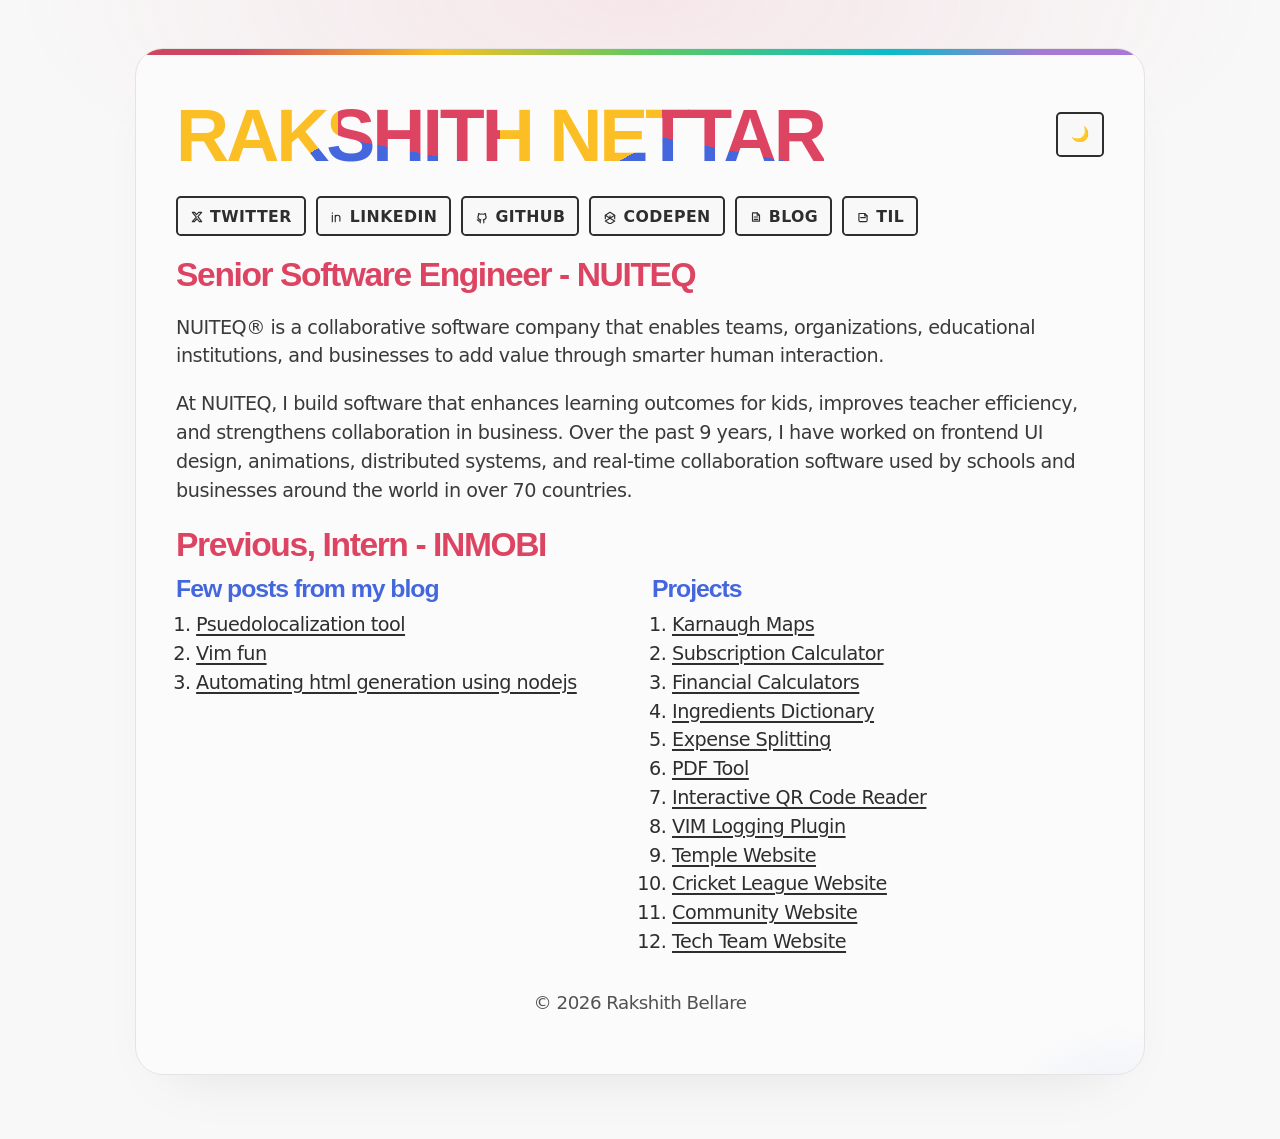
==== commit d2fe09b6: "Added interactive QR code reader to the projects list" ====
--- a/index.html
+++ b/index.html
@@ -403,6 +403,7 @@
             <li><a rel="noopener noreferrer" target="_blank" href="https://ingredientsdictionary.rakshithnettar.com/" data-webmcp-group="projects" data-webmcp-name="ingredients-dictionary">Ingredients Dictionary</a></li>
             <li><a rel="noopener noreferrer" target="_blank" href="https://splitclever.rakshithnettar.com/" data-webmcp-group="projects" data-webmcp-name="expense-splitting">Expense Splitting</a></li>
             <li><a rel="noopener noreferrer" target="_blank" href="https://pdftool.rakshithnettar.com" data-webmcp-group="projects" data-webmcp-name="pdf-tool">PDF Tool</a></li>
+            <li><a rel="noopener noreferrer" target="_blank" href="https://qrcode.rakshithnettar.com" data-webmcp-group="projects" data-webmcp-name="interactive-qr-code-reader">Interactive QR Code Reader</a></li>
             <li><a rel="noopener noreferrer" target="_blank" href="https://github.com/RakshithNM/logdebug.nvim" data-webmcp-group="projects" data-webmcp-name="vim-logging-plugin">VIM Logging Plugin</a></li>
             <li><a rel="noopener noreferrer" target="_blank" href="https://pernekshetra.com/" data-webmcp-group="projects" data-webmcp-name="temple-website">Temple Website</a></li>
             <li><a rel="noopener noreferrer" target="_blank" href="https://ganigapremierleague.com/" data-webmcp-group="projects" data-webmcp-name="cricket-league-website">Cricket League Website</a></li>
